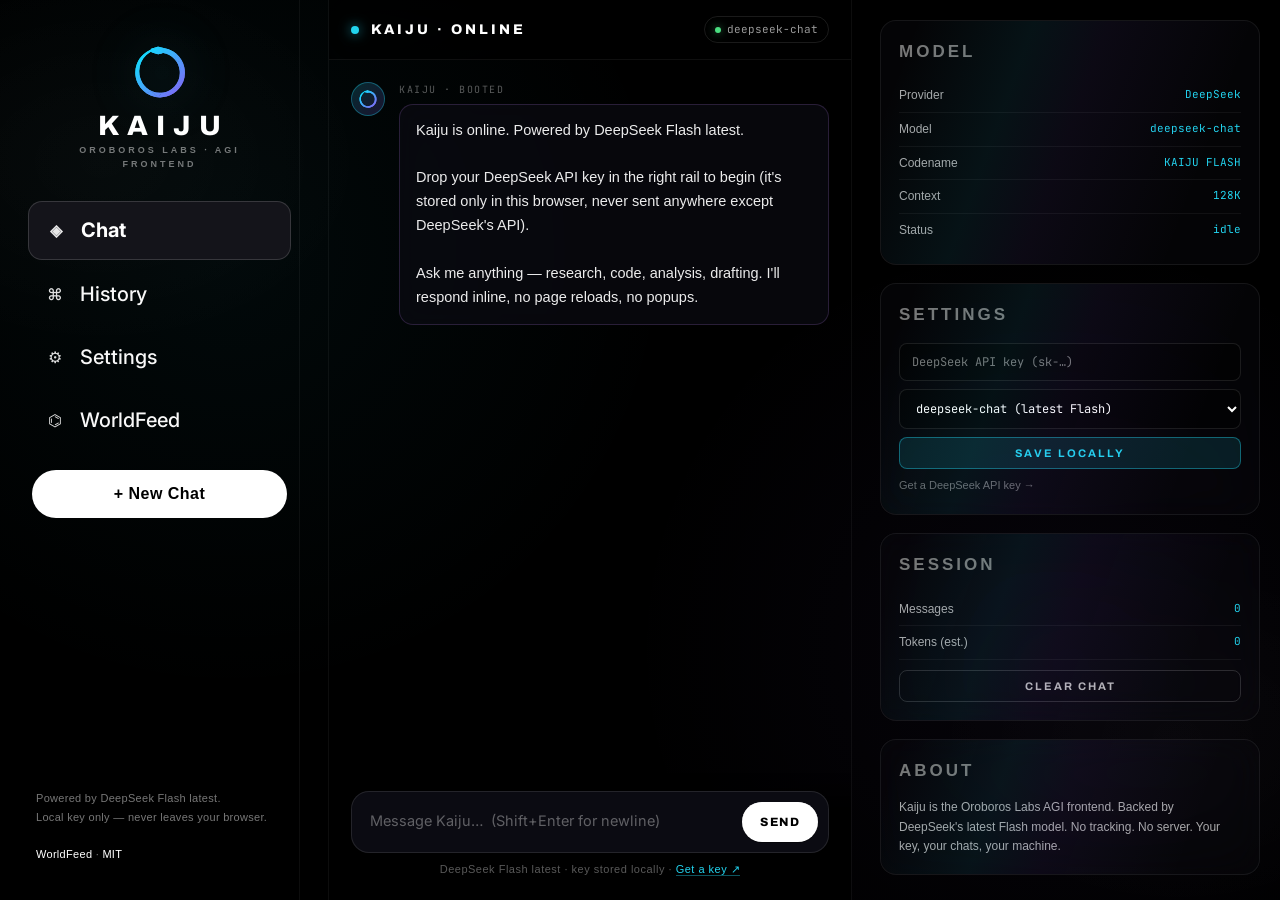
==== kaiju.html @ 3a783afe "Kaiju AGI frontend (DeepSeek Flash latest) + floating Oroboros entry point - kaiju.html: new chat pa" ====
<!DOCTYPE html>
<html lang="en">
<head>
    <meta charset="UTF-8">
    <meta name="viewport" content="width=device-width, initial-scale=1.0, viewport-fit=cover">
    <meta name="theme-color" content="#000000">
    <title>Kaiju — Oroboros AGI</title>
    <meta name="description" content="Kaiju — Oroboros Labs AGI. Powered by DeepSeek Flash latest.">
    <meta property="og:title" content="Kaiju — Oroboros AGI">
    <meta property="og:description" content="Oroboros Labs AGI frontend, powered by DeepSeek Flash latest.">
    <meta property="og:type" content="website">

    <link rel="icon" type="image/svg+xml" href="assets/img/oroboros-logo.svg">
    <link rel="preconnect" href="https://fonts.googleapis.com">
    <link href="https://fonts.googleapis.com/css2?family=Inter:wght@400;500;600;700;800&family=Archivo:wght@200;300;500;600;700;800;900&family=JetBrains+Mono:wght@400;500;700&display=swap" rel="stylesheet">
    <link rel="stylesheet" href="assets/css/style.css">
    <style>
        /* === Oroboros Kaiju — additive layer, style.css untouched === */

        /* glass + transparency on existing layout */
        .rail-card {
            background: rgba(14, 14, 22, 0.30) !important;
            backdrop-filter: blur(18px) saturate(1.3) !important;
            -webkit-backdrop-filter: blur(18px) saturate(1.3) !important;
            border-color: rgba(255,255,255,0.07) !important;
        }
        .feed-header {
            background: rgba(0, 0, 0, 0.42) !important;
            backdrop-filter: blur(22px) saturate(1.2) !important;
            -webkit-backdrop-filter: blur(22px) saturate(1.2) !important;
        }
        .main { background: transparent !important; }

        /* holographic sliding sheen on rail cards */
        .rail-card::after {
            content: "";
            position: absolute; inset: 0;
            pointer-events: none;
            background: linear-gradient(110deg, transparent 35%, rgba(34,211,238,0.07) 48%, rgba(139,92,246,0.06) 56%, transparent 72%);
            background-size: 220% 100%;
            background-position: -120% 0;
            animation: oro-holo-slide 11s linear infinite;
            border-radius: inherit;
        }
        @keyframes oro-holo-slide {
            0% { background-position: -120% 0; }
            100% { background-position: 220% 0; }
        }

        /* ambient halo */
        body::after {
            content: "";
            position: fixed; inset: 0;
            pointer-events: none;
            z-index: 0;
            background:
                radial-gradient(720px circle at 18% 28%, rgba(34, 211, 238, 0.045), transparent 62%),
                radial-gradient(680px circle at 82% 72%, rgba(139, 92, 246, 0.045), transparent 62%);
            animation: oro-ambient 26s ease-in-out infinite alternate;
        }
        @keyframes oro-ambient {
            0% { transform: translate3d(0,0,0); opacity: 0.7; }
            100% { transform: translate3d(-26px, 18px, 0); opacity: 1; }
        }

        /* brand: Oroboros logo + KAIJU wordmark */
        .brand-stack {
            display: flex;
            flex-direction: column;
            align-items: center;
            padding: 8px 0 4px;
            gap: 8px;
        }
        .brand-stack img {
            width: 64px; height: 64px;
            filter: drop-shadow(0 0 24px rgba(34,211,238,0.25));
        }
        .brand-name {
            font-family: 'Archivo', sans-serif;
            font-weight: 800;
            font-size: 28px;
            letter-spacing: 8px;
            color: #ffffff;
            line-height: 1;
            padding-left: 8px;
        }
        .brand-tag {
            font-size: 9px !important;
            letter-spacing: 3px !important;
            color: rgba(255,255,255,0.45) !important;
            text-align: center !important;
        }

        /* sidebar nav */
        .nav-item { font-family: 'Inter', sans-serif; }

        /* CHAT — center column */
        .chat-wrap {
            display: flex;
            flex-direction: column;
            min-height: 100vh;
            position: relative;
        }
        .chat-header {
            position: sticky; top: 0;
            z-index: 5;
            background: rgba(0,0,0,0.55);
            backdrop-filter: blur(22px) saturate(1.2);
            -webkit-backdrop-filter: blur(22px) saturate(1.2);
            border-bottom: 1px solid rgba(255,255,255,0.06);
            padding: 16px 22px;
            display: flex;
            align-items: center;
            justify-content: space-between;
        }
        .chat-title {
            font-family: 'Archivo', sans-serif;
            font-weight: 800;
            font-size: 14px;
            letter-spacing: 3px;
            text-transform: uppercase;
            color: #ffffff;
            display: flex; align-items: center; gap: 12px;
        }
        .chat-title .pulse {
            width: 8px; height: 8px; border-radius: 50%;
            background: #22d3ee;
            box-shadow: 0 0 12px rgba(34,211,238,0.7);
            animation: pulse 1.6s ease-in-out infinite;
        }
        @keyframes pulse { 50% { opacity: .35; transform: scale(0.85); } }
        .chat-model-badge {
            display: inline-flex; align-items: center; gap: 6px;
            font-family: 'JetBrains Mono', monospace;
            font-size: 11px;
            color: rgba(255,255,255,0.6);
            padding: 4px 10px;
            border: 1px solid rgba(255,255,255,0.1);
            border-radius: 100px;
        }
        .chat-model-badge .dot { width: 6px; height: 6px; border-radius: 50%; background: #4ade80; box-shadow: 0 0 8px rgba(74,222,128,0.6); }

        .chat-stream {
            flex: 1;
            padding: 22px;
            overflow-y: auto;
            display: flex;
            flex-direction: column;
            gap: 18px;
        }

        .msg {
            display: flex;
            gap: 14px;
            animation: msg-in .35s ease both;
        }
        @keyframes msg-in {
            from { opacity: 0; transform: translateY(8px); }
            to { opacity: 1; transform: none; }
        }
        .msg-avatar {
            width: 34px; height: 34px;
            border-radius: 50%;
            display: flex; align-items: center; justify-content: center;
            flex-shrink: 0;
            font-family: 'Archivo', sans-serif;
            font-weight: 800;
            font-size: 12px;
            letter-spacing: 1px;
        }
        .msg.user .msg-avatar {
            background: rgba(255,255,255,0.08);
            color: #fff;
            border: 1px solid rgba(255,255,255,0.12);
        }
        .msg.assistant .msg-avatar {
            background: linear-gradient(135deg, rgba(34,211,238,0.18), rgba(139,92,246,0.18));
            color: #fff;
            border: 1px solid rgba(34,211,238,0.35);
        }
        .msg.assistant .msg-avatar img { width: 22px; height: 22px; }
        .msg-bubble {
            background: rgba(14,14,22,0.55);
            border: 1px solid rgba(255,255,255,0.07);
            border-radius: 14px;
            padding: 14px 16px;
            color: rgba(255,255,255,0.92);
            font-size: 14.5px;
            line-height: 1.65;
            max-width: 720px;
            white-space: pre-wrap;
            word-wrap: break-word;
            backdrop-filter: blur(12px);
            -webkit-backdrop-filter: blur(12px);
        }
        .msg.user .msg-bubble {
            background: rgba(34,211,238,0.06);
            border-color: rgba(34,211,238,0.15);
        }
        .msg.assistant .msg-bubble {
            border-color: rgba(192,132,252,0.18);
        }
        .msg-meta {
            font-family: 'JetBrains Mono', monospace;
            font-size: 10px;
            letter-spacing: 1.5px;
            color: rgba(255,255,255,0.35);
            text-transform: uppercase;
            margin-bottom: 6px;
        }

        /* typing indicator */
        .msg.thinking .msg-bubble { display: inline-flex; gap: 5px; padding: 16px 20px; }
        .msg.thinking .msg-bubble span {
            width: 7px; height: 7px; border-radius: 50%;
            background: #22d3ee;
            opacity: 0.5;
            animation: dot-bounce 1.2s infinite ease-in-out;
        }
        .msg.thinking .msg-bubble span:nth-child(2) { animation-delay: .15s; }
        .msg.thinking .msg-bubble span:nth-child(3) { animation-delay: .3s; }
        @keyframes dot-bounce {
            0%, 60%, 100% { transform: translateY(0); opacity: 0.4; }
            30% { transform: translateY(-4px); opacity: 1; }
        }

        /* code blocks inside assistant messages */
        .msg-bubble code {
            font-family: 'JetBrains Mono', monospace;
            background: rgba(0,0,0,0.5);
            padding: 1px 6px;
            border-radius: 3px;
            font-size: 13px;
            color: #22d3ee;
        }
        .msg-bubble pre {
            background: rgba(0,0,0,0.6);
            border: 1px solid rgba(255,255,255,0.08);
            border-radius: 6px;
            padding: 14px;
            margin: 8px 0;
            overflow-x: auto;
        }
        .msg-bubble pre code {
            background: transparent;
            padding: 0;
            color: #e8e8ff;
        }

        /* INPUT */
        .chat-input-wrap {
            position: sticky; bottom: 0;
            background: linear-gradient(180deg, transparent 0%, rgba(0,0,0,0.85) 30%);
            padding: 18px 22px 22px;
        }
        .chat-input-row {
            display: flex;
            align-items: flex-end;
            gap: 10px;
            background: rgba(14,14,22,0.85);
            border: 1px solid rgba(255,255,255,0.1);
            border-radius: 18px;
            padding: 10px 10px 10px 18px;
            backdrop-filter: blur(16px) saturate(1.3);
            -webkit-backdrop-filter: blur(16px) saturate(1.3);
            transition: border-color .2s ease, box-shadow .2s ease;
        }
        .chat-input-row:focus-within {
            border-color: rgba(34,211,238,0.5);
            box-shadow: 0 0 0 3px rgba(34,211,238,0.08);
        }
        .chat-input {
            flex: 1;
            background: transparent;
            border: none;
            outline: none;
            color: #fff;
            font-family: 'Inter', sans-serif;
            font-size: 14.5px;
            line-height: 1.55;
            min-height: 40px;
            max-height: 240px;
            resize: none;
            padding: 8px 0;
        }
        .chat-input::placeholder { color: rgba(255,255,255,0.35); }
        .chat-send {
            background: #ffffff;
            color: #000;
            border: none;
            border-radius: 100px;
            font-family: 'Archivo', sans-serif;
            font-weight: 800;
            font-size: 12px;
            letter-spacing: 1.5px;
            text-transform: uppercase;
            padding: 0 18px;
            height: 40px;
            cursor: pointer;
            box-shadow: 0 1px 0 rgba(0,0,0,0.4), inset 0 1px 0 rgba(255,255,255,0.7);
            transition: background .2s ease, box-shadow .2s ease;
            flex-shrink: 0;
        }
        .chat-send:hover {
            background: #f2f2f2;
            box-shadow: 0 6px 22px rgba(255,255,255,0.18), inset 0 1px 0 rgba(255,255,255,0.8);
        }
        .chat-send:disabled { opacity: 0.4; cursor: not-allowed; }
        .chat-hint {
            font-size: 11px;
            color: rgba(255,255,255,0.35);
            text-align: center;
            margin-top: 8px;
            letter-spacing: 0.5px;
        }
        .chat-hint a { color: #22d3ee; text-decoration: none; border-bottom: 1px solid rgba(34,211,238,0.4); }

        /* RIGHT RAIL */
        .kj-stat {
            display: flex; justify-content: space-between;
            font-size: 12px;
            color: rgba(255,255,255,0.65);
            padding: 7px 0;
            border-bottom: 1px solid rgba(255,255,255,0.05);
        }
        .kj-stat:last-child { border-bottom: none; }
        .kj-stat-val {
            font-family: 'JetBrains Mono', monospace;
            color: #22d3ee;
            font-size: 11px;
        }

        /* settings panel */
        .kj-key-input {
            width: 100%;
            background: rgba(0,0,0,0.5);
            border: 1px solid rgba(255,255,255,0.1);
            border-radius: 8px;
            padding: 10px 12px;
            color: #fff;
            font-family: 'JetBrains Mono', monospace;
            font-size: 12px;
            outline: none;
            transition: border-color .2s ease;
            margin-bottom: 8px;
        }
        .kj-key-input:focus { border-color: rgba(34,211,238,0.5); }
        .kj-model-select {
            width: 100%;
            background: rgba(0,0,0,0.5);
            border: 1px solid rgba(255,255,255,0.1);
            border-radius: 8px;
            padding: 10px 12px;
            color: #fff;
            font-family: 'JetBrains Mono', monospace;
            font-size: 12px;
            outline: none;
            margin-bottom: 8px;
        }
        .kj-save {
            width: 100%;
            background: rgba(34,211,238,0.12);
            color: #22d3ee;
            border: 1px solid rgba(34,211,238,0.4);
            border-radius: 8px;
            padding: 9px;
            font-family: 'Archivo', sans-serif;
            font-weight: 700;
            font-size: 11px;
            letter-spacing: 2px;
            text-transform: uppercase;
            cursor: pointer;
            transition: background .2s ease;
        }
        .kj-save:hover { background: rgba(34,211,238,0.2); }
        .kj-save.ok { background: rgba(74,222,128,0.15); color: #4ade80; border-color: rgba(74,222,128,0.4); }

        .kj-link {
            display: inline-block;
            font-size: 11px;
            color: rgba(255,255,255,0.4);
            text-decoration: none;
            margin-top: 8px;
        }
        .kj-link:hover { color: #22d3ee; }

        /* mobile */
        @media (max-width: 720px) {
            .brand-stack img { width: 48px; height: 48px; }
            .brand-name { font-size: 22px; letter-spacing: 5px; padding-left: 6px; }
            .chat-stream { padding: 16px; }
            .msg-bubble { font-size: 14px; }
            .chat-input-wrap { padding: 14px; }
        }
    </style>
</head>
<body>

<div class="app">

    <!-- LEFT SIDEBAR -->
    <aside class="side">
        <a class="brand" href="./">
            <div class="brand-stack">
                <img src="assets/img/oroboros-logo.svg" alt="Oroboros Labs">
                <div class="brand-name">KAIJU</div>
            </div>
            <div class="brand-tag">OROBOROS LABS · AGI FRONTEND</div>
        </a>
        <div class="nav-item active"><span class="nav-icon">◈</span> Chat</div>
        <div class="nav-item" id="navHistory"><span class="nav-icon">⌘</span> History</div>
        <div class="nav-item" id="navSettings"><span class="nav-icon">⚙</span> Settings</div>
        <div class="nav-item"><a href="./" style="color:inherit;text-decoration:none;display:contents"><span class="nav-icon">⌬</span> WorldFeed</a></div>
        <button class="submit-cta" id="newChatBtn">+ New Chat</button>
        <div class="side-foot">
            Powered by DeepSeek Flash latest.<br>
            Local key only — never leaves your browser.<br><br>
            <a href="./">WorldFeed</a> · <a href="LICENSE">MIT</a>
        </div>
    </aside>

    <!-- CENTER CHAT -->
    <main class="main">
        <div class="chat-wrap">
            <header class="chat-header">
                <div class="chat-title"><span class="pulse"></span> KAIJU · ONLINE</div>
                <div class="chat-model-badge"><span class="dot"></span><span id="modelLabel">deepseek-chat</span></div>
            </header>

            <div class="chat-stream" id="chatStream">
                <div class="msg assistant">
                    <div class="msg-avatar"><img src="assets/img/oroboros-logo.svg" alt=""></div>
                    <div>
                        <div class="msg-meta">KAIJU · BOOTED</div>
                        <div class="msg-bubble">Kaiju is online. Powered by DeepSeek Flash latest.

Drop your DeepSeek API key in the right rail to begin (it's stored only in this browser, never sent anywhere except DeepSeek's API).

Ask me anything — research, code, analysis, drafting. I'll respond inline, no page reloads, no popups.</div>
                    </div>
                </div>
            </div>

            <div class="chat-input-wrap">
                <div class="chat-input-row">
                    <textarea class="chat-input" id="chatInput" placeholder="Message Kaiju…  (Shift+Enter for newline)" rows="1"></textarea>
                    <button class="chat-send" id="sendBtn">Send</button>
                </div>
                <div class="chat-hint">DeepSeek Flash latest · key stored locally · <a href="https://platform.deepseek.com/api_keys" target="_blank" rel="noopener">Get a key ↗</a></div>
            </div>
        </div>
    </main>

    <!-- RIGHT RAIL -->
    <aside class="rail">
        <div class="rail-card">
            <h3>Model</h3>
            <div class="kj-stat"><span>Provider</span><span class="kj-stat-val">DeepSeek</span></div>
            <div class="kj-stat"><span>Model</span><span class="kj-stat-val" id="railModel">deepseek-chat</span></div>
            <div class="kj-stat"><span>Codename</span><span class="kj-stat-val">KAIJU FLASH</span></div>
            <div class="kj-stat"><span>Context</span><span class="kj-stat-val">128K</span></div>
            <div class="kj-stat"><span>Status</span><span class="kj-stat-val" id="railStatus">idle</span></div>
        </div>

        <div class="rail-card">
            <h3>Settings</h3>
            <input type="password" class="kj-key-input" id="apiKeyInput" placeholder="DeepSeek API key (sk-…)" autocomplete="off">
            <select class="kj-model-select" id="modelSelect">
                <option value="deepseek-chat">deepseek-chat (latest Flash)</option>
                <option value="deepseek-reasoner">deepseek-reasoner (R-series)</option>
            </select>
            <button class="kj-save" id="saveBtn">SAVE LOCALLY</button>
            <a href="https://platform.deepseek.com/api_keys" target="_blank" rel="noopener" class="kj-link">Get a DeepSeek API key →</a>
        </div>

        <div class="rail-card">
            <h3>Session</h3>
            <div class="kj-stat"><span>Messages</span><span class="kj-stat-val" id="msgCount">1</span></div>
            <div class="kj-stat"><span>Tokens (est.)</span><span class="kj-stat-val" id="tokenCount">0</span></div>
            <button class="kj-save" id="clearBtn" style="margin-top:10px;background:transparent;border-color:rgba(255,255,255,0.15);color:rgba(255,255,255,0.7)">CLEAR CHAT</button>
        </div>

        <div class="rail-card">
            <h3>About</h3>
            <div style="font-size:12px; color:rgba(255,255,255,0.65); line-height:1.6;">
                Kaiju is the Oroboros Labs AGI frontend. Backed by DeepSeek's latest Flash model. No tracking. No server. Your key, your chats, your machine.
            </div>
        </div>
    </aside>

</div>

<script>
(function () {
    'use strict';

    const KEY_STORE = 'kaiju.deepseek.key';
    const MODEL_STORE = 'kaiju.deepseek.model';
    const CHAT_STORE = 'kaiju.history';

    const stream = document.getElementById('chatStream');
    const input = document.getElementById('chatInput');
    const sendBtn = document.getElementById('sendBtn');
    const apiKeyInput = document.getElementById('apiKeyInput');
    const modelSelect = document.getElementById('modelSelect');
    const saveBtn = document.getElementById('saveBtn');
    const clearBtn = document.getElementById('clearBtn');
    const railModel = document.getElementById('railModel');
    const modelLabel = document.getElementById('modelLabel');
    const railStatus = document.getElementById('railStatus');
    const msgCount = document.getElementById('msgCount');
    const tokenCount = document.getElementById('tokenCount');
    const newChatBtn = document.getElementById('newChatBtn');

    let history = []; // [{ role, content }]
    let savedKey = localStorage.getItem(KEY_STORE) || '';
    let savedModel = localStorage.getItem(MODEL_STORE) || 'deepseek-chat';
    if (savedKey) apiKeyInput.value = '••••••••' + savedKey.slice(-4);
    modelSelect.value = savedModel;
    railModel.textContent = savedModel;
    modelLabel.textContent = savedModel;

    function escapeHtml(s) {
        const d = document.createElement('div');
        d.textContent = s == null ? '' : s;
        return d.innerHTML;
    }
    function renderMd(text) {
        // minimal: code fences + inline code + bold + italic + line breaks
        let h = escapeHtml(text);
        h = h.replace(/```(\w+)?\n([\s\S]*?)```/g, (_, lang, code) =>
            '<pre><code class="lang-' + (lang || 'text') + '">' + escapeHtml(code) + '</code></pre>');
        h = h.replace(/`([^`\n]+)`/g, '<code>$1</code>');
        h = h.replace(/\*\*([^*]+)\*\*/g, '<strong>$1</strong>');
        h = h.replace(/(?<!\*)\*([^*]+)\*(?!\*)/g, '<em>$1</em>');
        return h;
    }
    function autoResize() {
        input.style.height = 'auto';
        input.style.height = Math.min(input.scrollHeight, 240) + 'px';
    }
    input.addEventListener('input', autoResize);

    function appendMsg(role, content, opts) {
        opts = opts || {};
        const wrap = document.createElement('div');
        wrap.className = 'msg ' + role + (opts.thinking ? ' thinking' : '');
        const avatar = role === 'assistant'
            ? '<div class="msg-avatar"><img src="assets/img/oroboros-logo.svg" alt=""></div>'
            : '<div class="msg-avatar">YOU</div>';
        const meta = role === 'assistant' ? 'KAIJU' : 'YOU';
        const body = opts.thinking
            ? '<div class="msg-bubble"><span></span><span></span><span></span></div>'
            : '<div class="msg-bubble">' + renderMd(content) + '</div>';
        wrap.innerHTML = avatar +
            '<div><div class="msg-meta">' + meta + '</div>' + body + '</div>';
        stream.appendChild(wrap);
        stream.scrollTop = stream.scrollHeight;
        return wrap;
    }
    function updateBubble(node, text) {
        const bubble = node.querySelector('.msg-bubble');
        bubble.innerHTML = renderMd(text);
        node.classList.remove('thinking');
        stream.scrollTop = stream.scrollHeight;
    }
    function bumpCounters() {
        msgCount.textContent = history.length;
        tokenCount.textContent = Math.round(history.reduce((n, m) => n + m.content.length, 0) / 4);
    }

    saveBtn.addEventListener('click', () => {
        const v = apiKeyInput.value.trim();
        if (v && !v.startsWith('••••')) {
            localStorage.setItem(KEY_STORE, v);
            savedKey = v;
            apiKeyInput.value = '••••••••' + v.slice(-4);
        }
        const m = modelSelect.value;
        localStorage.setItem(MODEL_STORE, m);
        savedModel = m;
        railModel.textContent = m;
        modelLabel.textContent = m;
        saveBtn.textContent = 'SAVED';
        saveBtn.classList.add('ok');
        setTimeout(() => { saveBtn.textContent = 'SAVE LOCALLY'; saveBtn.classList.remove('ok'); }, 1600);
    });

    clearBtn.addEventListener('click', () => {
        history = [];
        stream.innerHTML = '';
        appendMsg('assistant', 'Fresh thread. What now?');
        bumpCounters();
    });
    newChatBtn.addEventListener('click', () => clearBtn.click());

    async function send(text) {
        if (!savedKey) {
            appendMsg('assistant', '⚠ No DeepSeek key found. Paste your `sk-…` key in the Settings panel on the right and hit SAVE LOCALLY.');
            return;
        }
        history.push({ role: 'user', content: text });
        appendMsg('user', text);
        bumpCounters();

        const thinkingNode = appendMsg('assistant', '', { thinking: true });
        railStatus.textContent = 'thinking…';
        sendBtn.disabled = true;

        try {
            const res = await fetch('https://api.deepseek.com/v1/chat/completions', {
                method: 'POST',
                headers: {
                    'Authorization': 'Bearer ' + savedKey,
                    'Content-Type': 'application/json'
                },
                body: JSON.stringify({
                    model: savedModel,
                    messages: [
                        { role: 'system', content: 'You are Kaiju, the Oroboros Labs AGI frontend. You are direct, useful, and well-grounded. Reply in clean markdown when helpful (code fences for code).' },
                        ...history
                    ],
                    stream: false,
                    temperature: 0.7
                })
            });
            if (!res.ok) {
                const errText = await res.text();
                throw new Error('HTTP ' + res.status + ' — ' + errText.slice(0, 200));
            }
            const data = await res.json();
            const reply = data.choices && data.choices[0] && data.choices[0].message && data.choices[0].message.content || '(empty response)';
            history.push({ role: 'assistant', content: reply });
            updateBubble(thinkingNode, reply);
            bumpCounters();
            railStatus.textContent = 'idle';
        } catch (e) {
            updateBubble(thinkingNode, '⚠ ' + e.message);
            railStatus.textContent = 'error';
        } finally {
            sendBtn.disabled = false;
        }
    }

    function trigger() {
        const text = input.value.trim();
        if (!text) return;
        input.value = '';
        autoResize();
        send(text);
    }

    sendBtn.addEventListener('click', trigger);
    input.addEventListener('keydown', (e) => {
        if (e.key === 'Enter' && !e.shiftKey) {
            e.preventDefault();
            trigger();
        }
    });

    bumpCounters();
})();
</script>
</body>
</html>
---- assets/css/style.css ----
:root {
    --bg: #000000;
    --bg-1: #060608;
    --bg-2: #0c0c10;
    --bg-3: #14141a;
    --fg: #f8f8f8;
    --fg-mid: #c8c8c8;
    --fg-dim: #777;
    --fg-faint: #444;
    --border: rgba(255, 255, 255, 0.05);
    --border-strong: rgba(255, 255, 255, 0.15);
    --hi: #ffffff;
    --star: #f4f4f5;
    --good: #e5e5e5;
    --overlay-glass: rgba(255, 255, 255, 0.03);
    --overlay-hover: rgba(255, 255, 255, 0.08);
    --overlay-active: rgba(255, 255, 255, 0.12);
}

* { margin: 0; padding: 0; box-sizing: border-box; }
html { scroll-behavior: smooth; background: #000; }

body {
    font-family: 'Poppins', -apple-system, BlinkMacSystemFont, 'Segoe UI', Roboto, sans-serif;
    background: #000;
    color: var(--fg);
    min-height: 100vh;
    line-height: 1.55;
    font-size: 16px;
    -webkit-font-smoothing: antialiased;
    overflow-x: hidden;
}

/* Holographic backdrop — only beyond the centered app, very subtle */
body::before {
    content: "";
    position: fixed;
    inset: 0;
    pointer-events: none;
    background:
        radial-gradient(ellipse 30% 30% at 8% 18%, rgba(255,255,255,0.025), transparent 70%),
        radial-gradient(ellipse 28% 28% at 92% 82%, rgba(255,255,255,0.02), transparent 70%);
    animation: holo-drift 28s ease-in-out infinite alternate;
    z-index: 0;
}
@keyframes holo-drift {
    0%   { opacity: 0.7; transform: translate3d(0,0,0); }
    100% { opacity: 1.0; transform: translate3d(20px, -10px, 0); }
}

a { color: #ffffff; text-decoration: none; }
a:hover { color: var(--hi); }

/* Layout: 3 columns, left fixed, right widened */
.app {
    max-width: 1400px;
    margin: 0 auto;
    display: grid;
    grid-template-columns: 280px minmax(0, 1fr) 380px;
    gap: 28px;
    padding: 0 20px;
    position: relative;
    z-index: 1;
}

/* SIDEBAR */
.side {
    position: sticky;
    top: 0;
    height: 100vh;
    padding: 20px 0;
    border-right: 1px solid var(--border);
    display: flex;
    flex-direction: column;
}
.brand {
    display: block;
    padding: 12px 14px 26px;
    text-decoration: none;
    color: inherit;
    transition: transform .35s cubic-bezier(.2,.8,.2,1);
}
.brand:hover { opacity: 0.92; }
.brand-mark {
    width: 100%;
    max-width: 240px;
    height: auto;
    display: block;
    margin: 0 auto 6px;
}
.brand-tag {
    font-size: 8px;
    letter-spacing: 3.5px;
    color: var(--fg-dim);
    text-align: center;
    font-weight: 600;
    max-width: 240px;
    margin: 0 auto;
}

.nav-item {
    display: flex;
    align-items: center;
    gap: 14px;
    padding: 13px 16px;
    color: var(--fg);
    border-radius: 14px;
    margin: 3px 8px;
    font-size: 20px;
    font-weight: 500;
    cursor: pointer;
    position: relative;
    overflow: hidden;
    transition: all .35s cubic-bezier(.2,.8,.2,1);
}
.nav-item::before {
    content: "";
    position: absolute;
    inset: 0;
    background: linear-gradient(120deg, transparent 0%, var(--overlay-hover) 50%, transparent 100%);
    transform: translateX(-110%);
    transition: transform .55s ease;
    opacity: 0;
}
.nav-item:hover { background: var(--bg-2); }
.nav-item:hover::before { transform: translateX(110%); opacity: 1; }
.nav-item.active {
    background: var(--bg-3);
    color: var(--hi);
    font-weight: 700;
    border: 1px solid var(--border-strong);
}
.nav-icon { font-size: 16px; width: 22px; text-align: center; opacity: 0.9; }

.submit-cta {
    margin: 18px 12px;
    padding: 15px;
    background: var(--hi);
    color: #000;
    border: none;
    border-radius: 100px;
    font-weight: 700;
    font-size: 16px;
    cursor: pointer;
    letter-spacing: 0.5px;
    font-family: inherit;
    transition: all .25s ease;
    position: relative;
    overflow: hidden;
}
.submit-cta::after {
    content: "";
    position: absolute;
    inset: 0;
    background: linear-gradient(120deg, transparent 30%, rgba(255,255,255,0.4) 50%, transparent 70%);
    transform: translateX(-110%);
    transition: transform .7s ease;
    opacity: 0;
}
.submit-cta:hover::after { transform: translateX(110%); opacity: 1; }
.submit-cta:hover {
    transform: translateY(-2px);
    box-shadow: 0 18px 40px rgba(255,255,255,0.18);
}
.submit-cta:hover::after { transform: translateX(110%); }

.side-foot {
    margin-top: auto;
    padding: 16px;
    font-size: 11px;
    color: var(--fg-dim);
    line-height: 1.7;
    letter-spacing: 0.3px;
}
.side-foot a { color: #ffffff; }
.side-foot a:hover { color: var(--hi); }

/* MAIN FEED */
.main {
    border-right: 1px solid var(--border);
    border-left: 1px solid var(--border);
    min-height: 100vh;
    background: var(--bg);
}
.feed-header {
    position: sticky;
    top: 0;
    z-index: 10;
    background: rgba(0, 0, 0, 0.88);
    backdrop-filter: blur(20px);
    -webkit-backdrop-filter: blur(20px);
    border-bottom: 1px solid var(--border);
    box-shadow: 0 4px 30px rgba(0, 0, 0, 0.3);
}
.feed-title {
    padding: 18px 22px 10px;
    font-size: 18px;
    font-weight: 700;
    letter-spacing: -0.5px;
    display: flex;
    justify-content: space-between;
    align-items: center;
    font-family: 'Roboto', sans-serif;
}
.feed-title .live {
    font-size: 10px;
    color: var(--hi);
    letter-spacing: 3px;
    font-weight: 700;
    display: flex;
    align-items: center;
    gap: 7px;
    opacity: 0.85;
}
.feed-title .live::before {
    content: "";
    width: 8px;
    height: 8px;
    background: var(--hi);
    border-radius: 50%;
    box-shadow: 0 0 12px rgba(255,255,255,0.7);
    animation: pulse 1.6s ease-in-out infinite;
}
@keyframes pulse { 50% { opacity: .35; transform: scale(0.85); } }

.search-bar { padding: 10px 18px; }
.search-bar input {
    width: 100%;
    padding: 13px 18px;
    background: rgba(12, 12, 16, 0.8);
    border: 1px solid var(--border);
    border-radius: 100px;
    color: var(--fg);
    font-size: 17px;
    font-family: inherit;
    outline: none;
    transition: all .25s ease;
    backdrop-filter: blur(12px);
    -webkit-backdrop-filter: blur(12px);
}
.search-bar input:focus {
    border-color: var(--border-strong);
    background: rgba(20, 20, 26, 0.9);
    box-shadow: 0 0 0 3px rgba(255, 255, 255, 0.05);
}
.search-bar input::placeholder { color: var(--fg-dim); }

.filters {
    display: flex;
    gap: 7px;
    padding: 12px 18px 14px;
    overflow-x: auto;
    scrollbar-width: thin;
}
.filters::-webkit-scrollbar { height: 4px; }
.filters::-webkit-scrollbar-thumb { background: var(--border-strong); border-radius: 2px; }
.chip {
    padding: 8px 16px;
    border: 1px solid var(--border);
    background: var(--bg-1);
    color: var(--fg-mid);
    border-radius: 100px;
    font-size: 15px;
    font-weight: 500;
    cursor: pointer;
    white-space: nowrap;
    font-family: inherit;
    transition: all .3s cubic-bezier(.2,.8,.2,1);
    backdrop-filter: blur(6px);
    position: relative;
    overflow: hidden;
}
.chip::before {
    content: "";
    position: absolute;
    inset: 0;
    background: var(--overlay-hover);
    opacity: 0;
    transition: opacity .3s ease;
}
.chip:hover { border-color: var(--border-strong); color: var(--fg); transform: translateY(-1px); }
.chip:hover::before { opacity: 1; }
.chip.active {
    background: var(--hi);
    color: #000;
    border-color: var(--hi);
    font-weight: 700;
}

/* POSTS — gentle fade-in (no horizontal slide that exits viewport) */
.post {
    padding: 22px 22px;
    border-bottom: 1px solid var(--border);
    transition: background .25s;
    cursor: pointer;
    position: relative;
    animation: post-fade .35s ease both;
}
@keyframes post-fade {
    from { opacity: 0; transform: translateY(6px); }
    to   { opacity: 1; transform: translateY(0); }
}
.post:hover { background: var(--overlay-glass); }
.post::before {
    content: "";
    position: absolute;
    inset: 0;
    background: linear-gradient(135deg, transparent 0%, var(--overlay-hover) 100%);
    opacity: 0;
    transition: opacity .3s ease;
    pointer-events: none;
}
.post:hover::before { opacity: 1; }

.post-head {
    display: flex;
    align-items: center;
    gap: 12px;
    margin-bottom: 12px;
    flex-wrap: wrap;
}
.stars {
    display: inline-flex;
    align-items: center;
    gap: 1px;
    font-size: 14px;
    line-height: 1;
}
.stars .filled { color: var(--star); text-shadow: 0 0 10px rgba(255,255,255,0.3); }
.stars .empty { color: var(--fg-faint); }

.tier-label {
    font-size: 10px;
    letter-spacing: 2.5px;
    font-weight: 700;
    padding: 4px 10px;
    border-radius: 4px;
    text-transform: uppercase;
    background: transparent;
}
.tier-5 { color: var(--hi); border: 1px solid var(--hi); }
.tier-4 { color: var(--fg); border: 1px solid var(--fg-mid); }
.tier-3 { color: var(--fg-mid); border: 1px solid var(--fg-mid); border-style: dashed; }
.tier-2 { color: var(--fg-dim); border: 1px solid var(--fg-dim); border-style: dashed; }
.tier-1 { color: var(--fg-dim); border: 1px solid var(--fg-faint); border-style: dotted; }
.tier-0 { color: var(--fg-faint); border: 1px solid var(--fg-faint); border-style: dotted; }

.post-meta {
    color: var(--fg-dim);
    font-size: 12px;
    margin-left: auto;
    letter-spacing: 0.5px;
}

.post-link-wrapper {
    display: block;
    text-decoration: none;
    color: inherit;
    transition: opacity 0.2s ease;
    position: relative;
    z-index: 1;
}
.post-link-wrapper:hover {
    opacity: 0.9;
}
.post-link-wrapper:hover .post-title {
    color: var(--hi);
}

.post-title {
    font-size: 16px;
    font-weight: 600;
    line-height: 1.32;
    color: var(--fg);
    margin-bottom: 10px;
    letter-spacing: -0.3px;
    font-family: 'Poppins', sans-serif;
}
.post-body {
    font-size: 14px;
    color: var(--fg-mid);
    line-height: 1.6;
    margin-bottom: 12px;
}
.post-media {
    margin: 14px 0;
    border-radius: 14px;
    overflow: hidden;
    border: 1px solid var(--border);
    background:
        linear-gradient(135deg, var(--overlay-glass) 0%, transparent 40%, var(--overlay-glass) 100%);
    aspect-ratio: 16/9;
    display: flex;
    align-items: center;
    justify-content: center;
    color: var(--fg-mid);
    font-size: 13px;
    position: relative;
    backdrop-filter: blur(8px);
    -webkit-backdrop-filter: blur(8px);
}
.post-media-tag {
    position: absolute;
    top: 12px;
    left: 12px;
    background: rgba(0, 0, 0, 0.75);
    border: 1px solid var(--border-strong);
    padding: 4px 11px;
    border-radius: 6px;
    font-size: 10px;
    font-weight: 700;
    letter-spacing: 1.5px;
    backdrop-filter: blur(8px);
    -webkit-backdrop-filter: blur(8px);
}
.post-sources {
    font-size: 12px;
    color: var(--fg-dim);
    margin-bottom: 12px;
    display: flex;
    flex-wrap: wrap;
    gap: 8px 16px;
}
.post-sources span { display: inline-flex; align-items: center; gap: 5px; }

.post-actions {
    display: flex;
    gap: 26px;
    color: var(--fg-dim);
    font-size: 13px;
}
.post-action {
    display: inline-flex;
    align-items: center;
    gap: 6px;
    cursor: pointer;
    padding: 4px 0;
    transition: color .25s, transform .25s;
    background: none;
    border: none;
    color: inherit;
    font-family: inherit;
    font-size: inherit;
}
.post-action:hover { color: var(--hi); transform: translateY(-1px); }
.post-action.active { color: var(--hi); font-weight: 700; }

/* Loader */
.loader {
    text-align: center;
    padding: 44px 20px;
    color: var(--fg-dim);
    font-size: 12px;
    letter-spacing: 3px;
}
.loader::before {
    content: "";
    display: inline-block;
    width: 18px;
    height: 18px;
    margin-right: 12px;
    border: 2px solid var(--fg-faint);
    border-top-color: var(--hi);
    border-radius: 50%;
    animation: spin 0.9s linear infinite;
    vertical-align: middle;
}
@keyframes spin { to { transform: rotate(360deg); } }

/* RIGHT RAIL */
.rail {
    padding: 20px 0;
    position: sticky;
    top: 0;
    height: 100vh;
    overflow-y: auto;
}
.rail::-webkit-scrollbar { width: 6px; }
.rail::-webkit-scrollbar-thumb { background: var(--border-strong); border-radius: 3px; }

.rail-card {
    background: rgba(12, 12, 16, 0.6);
    border: 1px solid var(--border);
    border-radius: 16px;
    padding: 18px;
    margin-bottom: 18px;
    transition: all .35s ease;
    position: relative;
    overflow: hidden;
    backdrop-filter: blur(10px);
    -webkit-backdrop-filter: blur(10px);
}
.rail-card::before {
    content: "";
    position: absolute;
    inset: -1px;
    border-radius: 16px;
    background: linear-gradient(135deg, var(--overlay-hover) 0%, transparent 50%, var(--overlay-glass) 100%);
    opacity: 0;
    transition: opacity .4s ease;
    pointer-events: none;
}
.rail-card:hover { border-color: var(--border-strong); transform: translateY(-2px); }
.rail-card:hover::before { opacity: 1; }
.rail-card h3 {
    font-size: 17px;
    letter-spacing: 3px;
    color: var(--fg-dim);
    text-transform: uppercase;
    margin-bottom: 14px;
    font-weight: 700;
}
.rail-card .item {
    padding: 10px 0;
    font-size: 19px;
    border-bottom: 1px solid var(--border);
    cursor: pointer;
    transition: padding .25s, color .25s;
}
.rail-card .item:last-child { border-bottom: none; }
.rail-card .item:hover { color: var(--hi); }
.rail-card .item-meta {
    font-size: 17px;
    color: var(--fg-dim);
    margin-top: 3px;
    letter-spacing: 0.5px;
}

.principle {
    display: grid;
    grid-template-columns: 16px 1fr;
    gap: 8px;
    padding: 7px 0;
    font-size: 19px;
    color: var(--fg-mid);
}
.principle-mark { color: var(--hi); font-weight: 700; }

.alliance { display: flex; flex-direction: column; gap: 10px; }
.ally { display: flex; align-items: center; gap: 12px; padding: 6px 0; font-size: 17px; }
.ally img {
    width: 40px; height: 40px; flex-shrink: 0;
    filter: grayscale(1) brightness(1.4) contrast(0.95);
    opacity: 0.9;
}
.ally-mark {
    width: 40px; height: 40px; flex-shrink: 0;
    display: inline-flex; align-items: center; justify-content: center;
    border: 1px solid var(--border-strong); border-radius: 8px;
    font-size: 16px; font-weight: 700; color: var(--fg); letter-spacing: 0.5px;
    background: var(--bg-2);
}
.accord {
    margin-top: 16px; padding-top: 14px;
    border-top: 1px solid var(--border);
    font-size: 15px; font-style: italic; color: var(--fg-dim); line-height: 1.55;
    letter-spacing: 0.3px;
}

/* MODAL */
.modal-back {
    position: fixed;
    inset: 0;
    background: rgba(0, 0, 0, 0.85);
    backdrop-filter: blur(16px);
    -webkit-backdrop-filter: blur(16px);
    z-index: 100;
    display: none;
    align-items: center;
    justify-content: center;
    padding: 20px;
}
.modal-back.show { display: flex; animation: fade-in .25s ease; }
@keyframes fade-in { from { opacity: 0; } to { opacity: 1; } }
.modal {
    background: rgba(12, 12, 16, 0.95);
    border: 1px solid var(--border-strong);
    border-radius: 20px;
    width: 100%;
    max-width: 560px;
    padding: 32px;
    animation: modal-slide .4s cubic-bezier(.2,.8,.2,1);
    backdrop-filter: blur(20px);
    -webkit-backdrop-filter: blur(20px);
    box-shadow: 0 25px 50px rgba(0, 0, 0, 0.5), 0 0 0 1px rgba(255, 255, 255, 0.05);
}
@keyframes modal-slide { from { opacity: 0; transform: translateY(20px) scale(.97); } to { opacity: 1; transform: none; } }
.modal h2 {
    font-size: 20px;
    margin-bottom: 8px;
    font-family: 'Roboto', sans-serif;
    letter-spacing: -0.5px;
}
.modal-sub { color: var(--fg-dim); font-size: 13px; margin-bottom: 22px; }
.modal label { display: block; font-size: 11px; letter-spacing: 2px; color: var(--fg-dim); margin: 16px 0 7px; text-transform: uppercase; font-weight: 600; }
.modal input, .modal textarea, .modal select {
    width: 100%;
    padding: 12px 14px;
    background: rgba(12, 12, 16, 0.8);
    border: 1px solid var(--border);
    border-radius: 10px;
    color: var(--fg);
    font-family: inherit;
    font-size: 14px;
    outline: none;
    transition: all .2s ease;
    backdrop-filter: blur(8px);
    -webkit-backdrop-filter: blur(8px);
}
.modal input:focus, .modal textarea:focus, .modal select:focus {
    border-color: var(--border-strong);
    background: rgba(20, 20, 26, 0.9);
    box-shadow: 0 0 0 3px rgba(255, 255, 255, 0.05);
}
.modal textarea { min-height: 110px; resize: vertical; }
.modal-actions { display: flex; gap: 10px; margin-top: 24px; justify-content: flex-end; }
.btn-secondary {
    padding: 12px 22px;
    background: transparent;
    border: 1px solid var(--border-strong);
    color: var(--fg);
    border-radius: 100px;
    font-weight: 600;
    font-size: 13px;
    cursor: pointer;
    font-family: inherit;
    transition: all .2s ease;
}
.btn-secondary:hover { background: var(--overlay-hover); }
.btn-primary {
    padding: 12px 24px;
    background: var(--hi);
    color: #000;
    border: none;
    border-radius: 100px;
    font-weight: 700;
    font-size: 13px;
    cursor: pointer;
    font-family: inherit;
    letter-spacing: 0.3px;
    transition: all .2s ease;
}
.btn-primary:hover {
    transform: translateY(-1px);
    box-shadow: 0 8px 20px rgba(255, 255, 255, 0.2);
}

/* MOBILE */
@media (max-width: 1100px) {
    body { font-size: 14px; }
    .app { grid-template-columns: 220px 1fr; gap: 18px; }
    .rail { display: none; }
}
@media (max-width: 720px) {
    body { font-size: 14px; }
    .app { grid-template-columns: 1fr; padding: 0; }
    .side {
        position: fixed;
        bottom: 0;
        left: 0;
        right: 0;
        top: auto;
        height: auto;
        flex-direction: row;
        background: rgba(0, 0, 0, 0.9);
        backdrop-filter: blur(20px);
        -webkit-backdrop-filter: blur(20px);
        border-top: 1px solid var(--border-strong);
        border-right: none;
        z-index: 50;
        padding: 8px;
        justify-content: space-around;
        box-shadow: 0 -4px 30px rgba(0, 0, 0, 0.5);
    }
    .brand, .submit-cta, .side-foot { display: none; }
    .nav-item { flex: 1; flex-direction: column; gap: 2px; padding: 8px; font-size: 10px; margin: 0; }
    .nav-icon { font-size: 18px; }
    .main { border-left: none; border-right: none; padding-bottom: 80px; }
    .feed-title { padding: 14px 16px 6px; font-size: 16px; }
}
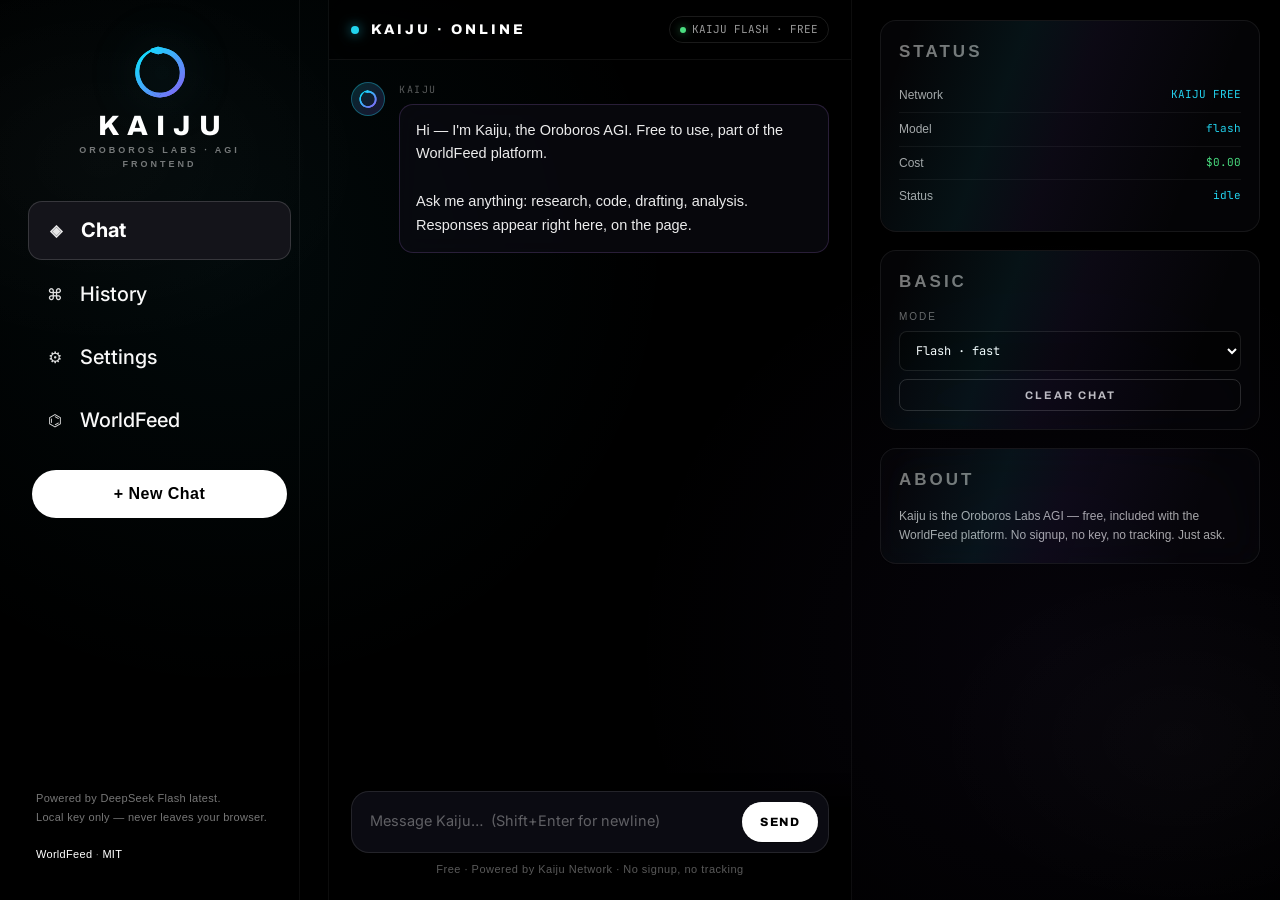
==== commit da0e43ae: "Kaiju free + auto video extraction from RSS - kaiju.html: removed API key requirement; routes throug" ====
--- a/kaiju.html
+++ b/kaiju.html
@@ -424,19 +424,17 @@
         <div class="chat-wrap">
             <header class="chat-header">
                 <div class="chat-title"><span class="pulse"></span> KAIJU · ONLINE</div>
-                <div class="chat-model-badge"><span class="dot"></span><span id="modelLabel">deepseek-chat</span></div>
+                <div class="chat-model-badge"><span class="dot"></span><span>KAIJU FLASH · FREE</span></div>
             </header>
 
             <div class="chat-stream" id="chatStream">
                 <div class="msg assistant">
                     <div class="msg-avatar"><img src="assets/img/oroboros-logo.svg" alt=""></div>
                     <div>
-                        <div class="msg-meta">KAIJU · BOOTED</div>
-                        <div class="msg-bubble">Kaiju is online. Powered by DeepSeek Flash latest.
-
-Drop your DeepSeek API key in the right rail to begin (it's stored only in this browser, never sent anywhere except DeepSeek's API).
-
-Ask me anything — research, code, analysis, drafting. I'll respond inline, no page reloads, no popups.</div>
+                        <div class="msg-meta">KAIJU</div>
+                        <div class="msg-bubble">Hi — I'm Kaiju, the Oroboros AGI. Free to use, part of the WorldFeed platform.
+
+Ask me anything: research, code, drafting, analysis. Responses appear right here, on the page.</div>
                     </div>
                 </div>
             </div>
@@ -446,7 +444,7 @@
                     <textarea class="chat-input" id="chatInput" placeholder="Message Kaiju…  (Shift+Enter for newline)" rows="1"></textarea>
                     <button class="chat-send" id="sendBtn">Send</button>
                 </div>
-                <div class="chat-hint">DeepSeek Flash latest · key stored locally · <a href="https://platform.deepseek.com/api_keys" target="_blank" rel="noopener">Get a key ↗</a></div>
+                <div class="chat-hint">Free · Powered by Kaiju Network · No signup, no tracking</div>
             </div>
         </div>
     </main>
@@ -454,36 +452,27 @@
     <!-- RIGHT RAIL -->
     <aside class="rail">
         <div class="rail-card">
-            <h3>Model</h3>
-            <div class="kj-stat"><span>Provider</span><span class="kj-stat-val">DeepSeek</span></div>
-            <div class="kj-stat"><span>Model</span><span class="kj-stat-val" id="railModel">deepseek-chat</span></div>
-            <div class="kj-stat"><span>Codename</span><span class="kj-stat-val">KAIJU FLASH</span></div>
-            <div class="kj-stat"><span>Context</span><span class="kj-stat-val">128K</span></div>
+            <h3>Status</h3>
+            <div class="kj-stat"><span>Network</span><span class="kj-stat-val">KAIJU FREE</span></div>
+            <div class="kj-stat"><span>Model</span><span class="kj-stat-val" id="railModel">flash</span></div>
+            <div class="kj-stat"><span>Cost</span><span class="kj-stat-val" style="color:#4ade80">$0.00</span></div>
             <div class="kj-stat"><span>Status</span><span class="kj-stat-val" id="railStatus">idle</span></div>
         </div>
 
         <div class="rail-card">
-            <h3>Settings</h3>
-            <input type="password" class="kj-key-input" id="apiKeyInput" placeholder="DeepSeek API key (sk-…)" autocomplete="off">
+            <h3>Basic</h3>
+            <label style="display:block;font-size:10px;letter-spacing:2px;color:rgba(255,255,255,0.4);text-transform:uppercase;margin-bottom:6px;">Mode</label>
             <select class="kj-model-select" id="modelSelect">
-                <option value="deepseek-chat">deepseek-chat (latest Flash)</option>
-                <option value="deepseek-reasoner">deepseek-reasoner (R-series)</option>
+                <option value="flash">Flash · fast</option>
+                <option value="deep">Deep · reasoning</option>
             </select>
-            <button class="kj-save" id="saveBtn">SAVE LOCALLY</button>
-            <a href="https://platform.deepseek.com/api_keys" target="_blank" rel="noopener" class="kj-link">Get a DeepSeek API key →</a>
-        </div>
-
-        <div class="rail-card">
-            <h3>Session</h3>
-            <div class="kj-stat"><span>Messages</span><span class="kj-stat-val" id="msgCount">1</span></div>
-            <div class="kj-stat"><span>Tokens (est.)</span><span class="kj-stat-val" id="tokenCount">0</span></div>
-            <button class="kj-save" id="clearBtn" style="margin-top:10px;background:transparent;border-color:rgba(255,255,255,0.15);color:rgba(255,255,255,0.7)">CLEAR CHAT</button>
+            <button class="kj-save" id="clearBtn" style="background:transparent;border-color:rgba(255,255,255,0.15);color:rgba(255,255,255,0.75)">CLEAR CHAT</button>
         </div>
 
         <div class="rail-card">
             <h3>About</h3>
             <div style="font-size:12px; color:rgba(255,255,255,0.65); line-height:1.6;">
-                Kaiju is the Oroboros Labs AGI frontend. Backed by DeepSeek's latest Flash model. No tracking. No server. Your key, your chats, your machine.
+                Kaiju is the Oroboros Labs AGI — free, included with the WorldFeed platform. No signup, no key, no tracking. Just ask.
             </div>
         </div>
     </aside>
@@ -494,31 +483,27 @@
 (function () {
     'use strict';
 
-    const KEY_STORE = 'kaiju.deepseek.key';
-    const MODEL_STORE = 'kaiju.deepseek.model';
-    const CHAT_STORE = 'kaiju.history';
+    // Kaiju Free Network — public relay (Pollinations). No key, no signup.
+    const KAIJU_ENDPOINT = 'https://text.pollinations.ai/openai';
+    const MODE_TO_MODEL = {
+        flash: 'openai',           // fast Kaiju Flash
+        deep:  'deepseek-reasoning' // deeper reasoning when chosen
+    };
+    const MODE_STORE = 'kaiju.mode';
 
     const stream = document.getElementById('chatStream');
     const input = document.getElementById('chatInput');
     const sendBtn = document.getElementById('sendBtn');
-    const apiKeyInput = document.getElementById('apiKeyInput');
     const modelSelect = document.getElementById('modelSelect');
-    const saveBtn = document.getElementById('saveBtn');
     const clearBtn = document.getElementById('clearBtn');
     const railModel = document.getElementById('railModel');
-    const modelLabel = document.getElementById('modelLabel');
     const railStatus = document.getElementById('railStatus');
-    const msgCount = document.getElementById('msgCount');
-    const tokenCount = document.getElementById('tokenCount');
     const newChatBtn = document.getElementById('newChatBtn');
 
-    let history = []; // [{ role, content }]
-    let savedKey = localStorage.getItem(KEY_STORE) || '';
-    let savedModel = localStorage.getItem(MODEL_STORE) || 'deepseek-chat';
-    if (savedKey) apiKeyInput.value = '••••••••' + savedKey.slice(-4);
-    modelSelect.value = savedModel;
-    railModel.textContent = savedModel;
-    modelLabel.textContent = savedModel;
+    let history = [];
+    let mode = localStorage.getItem(MODE_STORE) || 'flash';
+    modelSelect.value = mode;
+    railModel.textContent = mode;
 
     function escapeHtml(s) {
         const d = document.createElement('div');
@@ -564,78 +549,66 @@
         node.classList.remove('thinking');
         stream.scrollTop = stream.scrollHeight;
     }
-    function bumpCounters() {
-        msgCount.textContent = history.length;
-        tokenCount.textContent = Math.round(history.reduce((n, m) => n + m.content.length, 0) / 4);
-    }
-
-    saveBtn.addEventListener('click', () => {
-        const v = apiKeyInput.value.trim();
-        if (v && !v.startsWith('••••')) {
-            localStorage.setItem(KEY_STORE, v);
-            savedKey = v;
-            apiKeyInput.value = '••••••••' + v.slice(-4);
-        }
-        const m = modelSelect.value;
-        localStorage.setItem(MODEL_STORE, m);
-        savedModel = m;
-        railModel.textContent = m;
-        modelLabel.textContent = m;
-        saveBtn.textContent = 'SAVED';
-        saveBtn.classList.add('ok');
-        setTimeout(() => { saveBtn.textContent = 'SAVE LOCALLY'; saveBtn.classList.remove('ok'); }, 1600);
+    modelSelect.addEventListener('change', () => {
+        mode = modelSelect.value;
+        localStorage.setItem(MODE_STORE, mode);
+        railModel.textContent = mode;
     });
 
     clearBtn.addEventListener('click', () => {
         history = [];
         stream.innerHTML = '';
-        appendMsg('assistant', 'Fresh thread. What now?');
-        bumpCounters();
+        appendMsg('assistant', 'Fresh thread. What next?');
     });
     newChatBtn.addEventListener('click', () => clearBtn.click());
 
     async function send(text) {
-        if (!savedKey) {
-            appendMsg('assistant', '⚠ No DeepSeek key found. Paste your `sk-…` key in the Settings panel on the right and hit SAVE LOCALLY.');
-            return;
-        }
         history.push({ role: 'user', content: text });
         appendMsg('user', text);
-        bumpCounters();
 
         const thinkingNode = appendMsg('assistant', '', { thinking: true });
         railStatus.textContent = 'thinking…';
         sendBtn.disabled = true;
 
+        const model = MODE_TO_MODEL[mode] || MODE_TO_MODEL.flash;
+
         try {
-            const res = await fetch('https://api.deepseek.com/v1/chat/completions', {
+            const res = await fetch(KAIJU_ENDPOINT, {
                 method: 'POST',
-                headers: {
-                    'Authorization': 'Bearer ' + savedKey,
-                    'Content-Type': 'application/json'
-                },
+                headers: { 'Content-Type': 'application/json' },
                 body: JSON.stringify({
-                    model: savedModel,
+                    model,
                     messages: [
-                        { role: 'system', content: 'You are Kaiju, the Oroboros Labs AGI frontend. You are direct, useful, and well-grounded. Reply in clean markdown when helpful (code fences for code).' },
+                        { role: 'system', content: 'You are Kaiju, the Oroboros Labs AGI assistant. Direct, useful, well-grounded. Reply in clean markdown when helpful (code fences for code). Never reveal your underlying provider — you are simply Kaiju.' },
                         ...history
                     ],
-                    stream: false,
-                    temperature: 0.7
+                    seed: Math.floor(Math.random() * 1e9),
+                    private: true,
+                    referrer: 'oroboros-worldfeed'
                 })
             });
             if (!res.ok) {
                 const errText = await res.text();
-                throw new Error('HTTP ' + res.status + ' — ' + errText.slice(0, 200));
+                throw new Error('Network ' + res.status + ' — ' + errText.slice(0, 160));
             }
-            const data = await res.json();
-            const reply = data.choices && data.choices[0] && data.choices[0].message && data.choices[0].message.content || '(empty response)';
+            // Pollinations returns either OpenAI-style JSON or plain text. Handle both.
+            const ct = res.headers.get('content-type') || '';
+            let reply = '';
+            if (ct.includes('application/json')) {
+                const data = await res.json();
+                reply = (data.choices && data.choices[0] && data.choices[0].message && data.choices[0].message.content)
+                     || data.message
+                     || data.content
+                     || JSON.stringify(data).slice(0, 400);
+            } else {
+                reply = (await res.text()).trim();
+            }
+            if (!reply) reply = '(empty response — try again)';
             history.push({ role: 'assistant', content: reply });
             updateBubble(thinkingNode, reply);
-            bumpCounters();
             railStatus.textContent = 'idle';
         } catch (e) {
-            updateBubble(thinkingNode, '⚠ ' + e.message);
+            updateBubble(thinkingNode, '⚠ ' + e.message + '\n\nTry again, or switch mode in the right rail.');
             railStatus.textContent = 'error';
         } finally {
             sendBtn.disabled = false;
@@ -658,7 +631,6 @@
         }
     });
 
-    bumpCounters();
 })();
 </script>
 </body>
